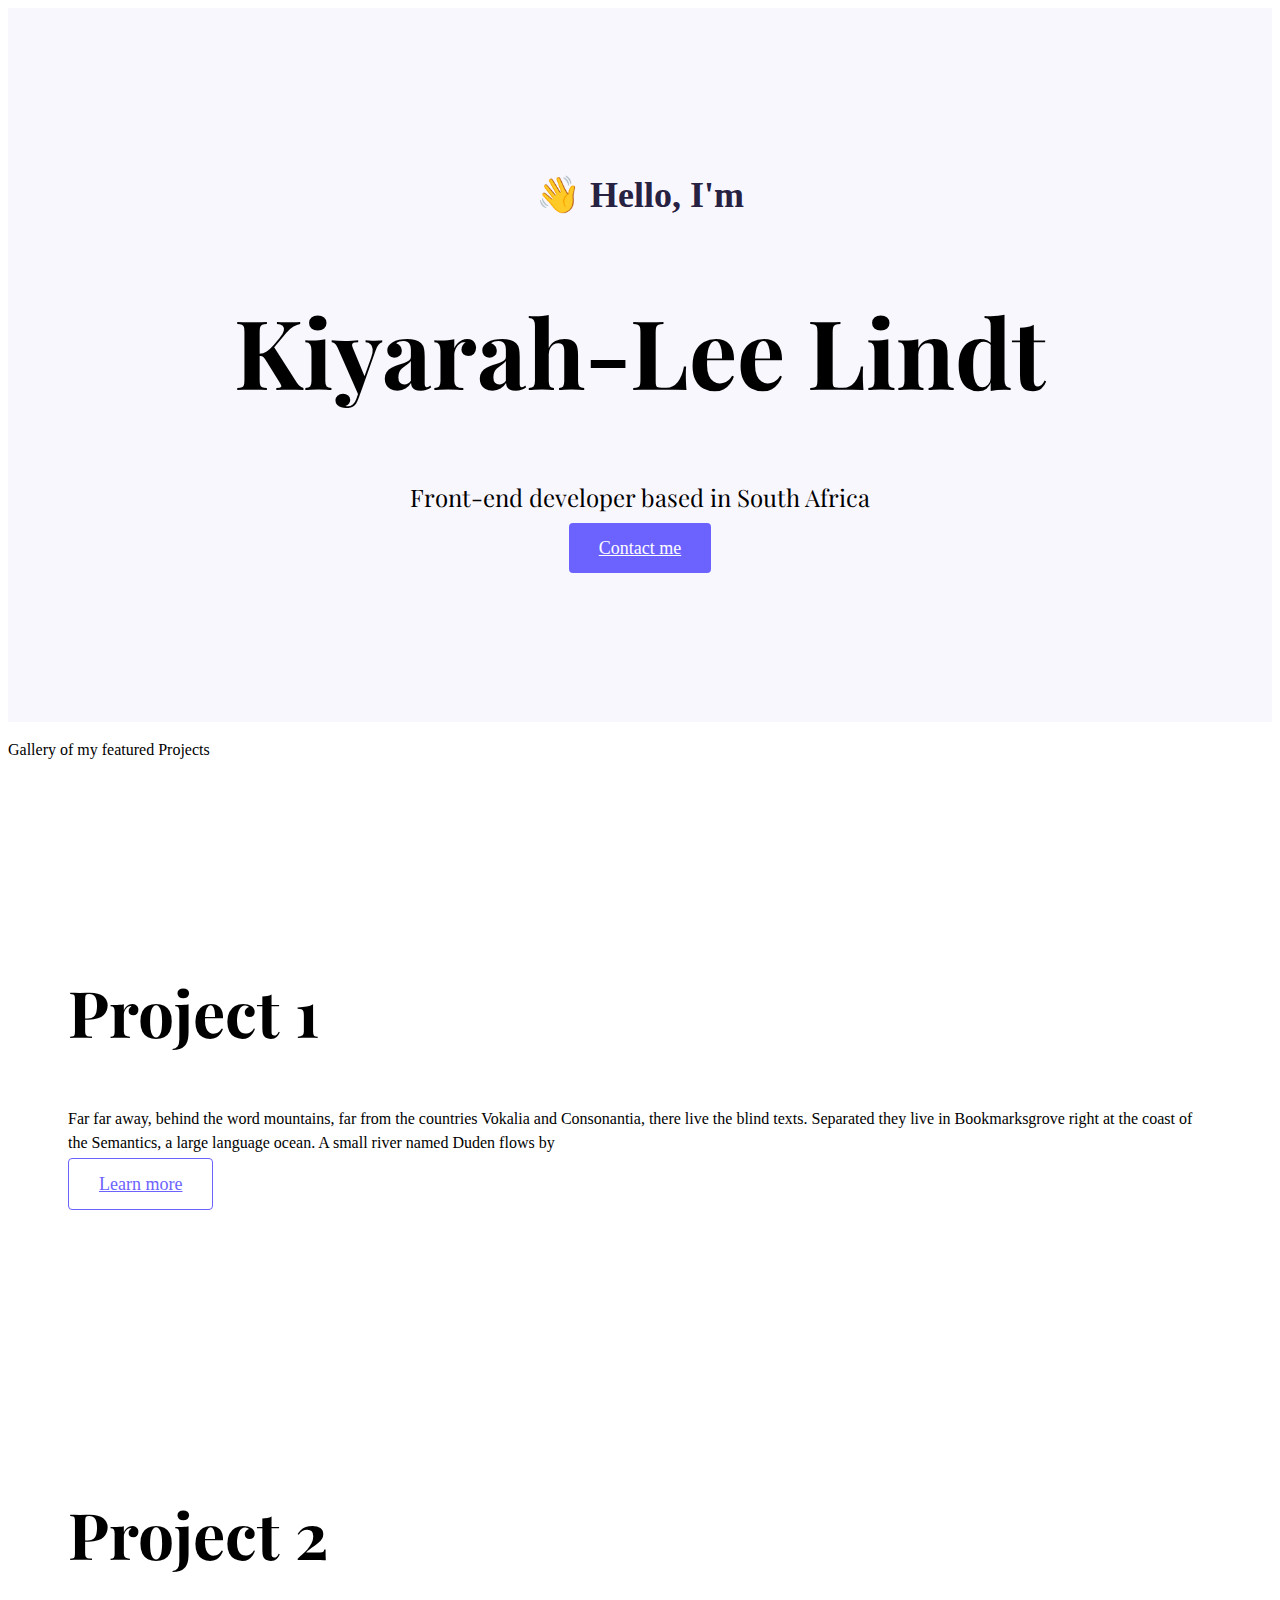
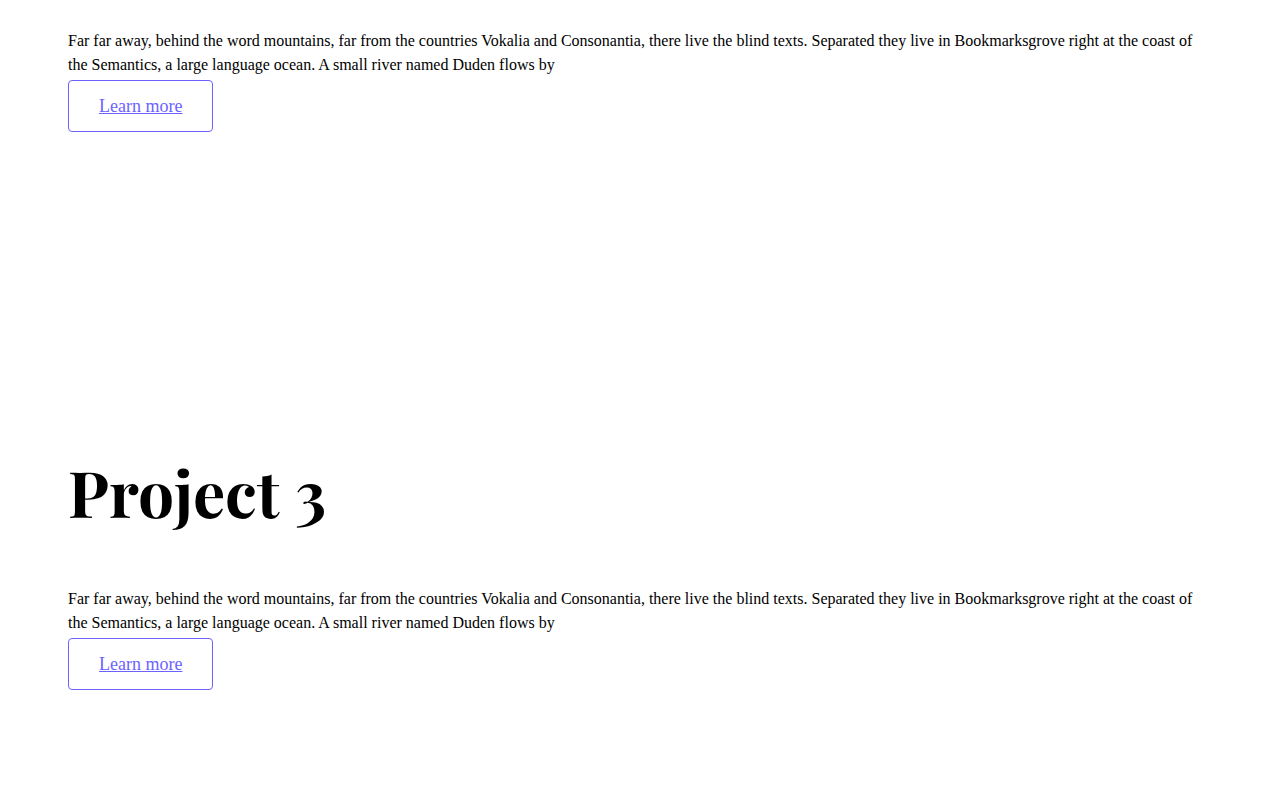
==== index.html @ a9a9177d "Added homepage content design" ====
<!DOCTYPE html>
<html lang="en">
  <head>
    <meta charset="UTF-8" />
    <meta http-equiv="X-UA-Compatible" content="IE=edge" />
    <meta name="viewport" content="width=device-width, initial-scale=1.0" />
    <title>Document</title>

    <link rel="stylesheet" href="style.css" />
    <link
      href="https://fonts.googleapis.com/css2?family=Playfair+Display:wght@700&amp;family=Poppins:wght@500;700&amp;display=swap"
      rel="stylesheet"
    />
    <link rel="preconnect" href="https://fonts.gstatic.com" />
    <link
      href="https://cdn.jsdelivr.net/npm/bootstrap@5.0.0-beta2/dist/css/bootstrap.min.css"
      rel="stylesheet"
      integrity="sha384-BmbxuPwQa2lc/FVzBcNJ7UAyJxM6wuqIj61tLrc4wSX0szH/Ev+nYRRuWlolflfl"
      crossorigin="anonymous"
    />
    <script
      src="https://kit.fontawesome.com/ddc3ee268a.js"
      crossorigin="anonymous"
    ></script>
    <script
      src="https://cdn.jsdelivr.net/npm/bootstrap@5.0.0-beta2/dist/js/bootstrap.bundle.min.js"
      integrity="sha384-b5kHyXgcpbZJO/tY9Ul7kGkf1S0CWuKcCD38l8YkeH8z8QjE0GmW1gYU5S9FOnJ0"
      crossorigin="anonymous"
    ></script>
  </head>
  <body>
    <div class="hero">
      <p>👋 Hello, I'm</p>
      <h1>Kiyarah-Lee Lindt</h1>
      <h2 class="mb-5">Front-end developer based in South Africa</h2>
      <div>
        <a href="#" class="btn btn-branding">Contact me</a>
      </div>
    </div>

    <p class="text-center m-5">Gallery of my featured Projects</p>

    <div class="container">
      <div class="row mb-5">
        <div class="col d-none d-lg-block">
          <img src="#" class="img-fluid" alt="" />
        </div>
        <div class="col">
          <div class="project-desciption">
            <h2 class="mb-5">Project 1</h2>
            <p class="mb-5 text-muted">
              Far far away, behind the word mountains, far from the countries
              Vokalia and Consonantia, there live the blind texts. Separated
              they live in Bookmarksgrove right at the coast of the Semantics, a
              large language ocean. A small river named Duden flows by
            </p>
            <a href="" class="btn btn-branding-outline"> Learn more </a>
          </div>
        </div>
      </div>
      <div class="row mb-5">
        <div class="col">
          <div class="project-desciption">
            <h2 class="mb-5">Project 2</h2>
            <p class="mb-5 text-muted">
              Far far away, behind the word mountains, far from the countries
              Vokalia and Consonantia, there live the blind texts. Separated
              they live in Bookmarksgrove right at the coast of the Semantics, a
              large language ocean. A small river named Duden flows by
            </p>
            <a href="" class="btn btn-branding-outline"> Learn more </a>
          </div>
        </div>
        <div class="col d-none d-lg-block">
          <img src="#" class="img-fluid" alt="" />
        </div>
      </div>
      <div class="row">
        <div class="col d-none d-lg-block">
          <img src="#" class="img-fluid" alt="" />
        </div>
        <div class="col">
          <div class="project-desciption">
            <h2 class="mb-5">Project 3</h2>
            <p class="mb-5 text-muted">
              Far far away, behind the word mountains, far from the countries
              Vokalia and Consonantia, there live the blind texts. Separated
              they live in Bookmarksgrove right at the coast of the Semantics, a
              large language ocean. A small river named Duden flows by
            </p>
            <a href="" class="btn btn-branding-outline"> Learn more </a>
          </div>
        </div>
      </div>
    </div>
  </body>
</html>
---- style.css ----
:root {
  --branding-color: #6c63ff;
  --secondary-color: #f9f7fe;
  --heading-font-family: "Playfair Display", serif;
  --default-font-family: "Poppins", sans-serif;
}

h1,
h2,
h3,
h4,
h5,
h6 {
  color: black;
  font-family: var(--heading-font-family);
  font-weight: bold;
}
.hero {
  background: var(--secondary-color);
  text-align: center;
  padding: 160px 20px;
}
.hero p {
  font-size: 36px;
  font-weight: bold;
  margin: 0;
  color: #272142;
}
h1 {
  font-size: 96px;
}
h2 {
  font-size: 64px;
}
.hero h2 {
  font-family: var(--heading-font-family);
  font-weight: normal;
  line-height: 1.5;
  font-size: 24px;
}
a.btn-branding {
  background: var(--branding-color);
  border-radius: 4px;
  color: white;
  font-size: 18px;
  line-height: 27px;
  padding: 15px 30px;
}

p {
  font-weight: normal;
  font-size: 16px;
  line-height: 1.5;
}
a.btn-branding-outline {
  color: var(--branding-color);
  border: 1px solid var(--branding-color);
  border-radius: 4px;

  font-size: 18px;
  line-height: 27px;
  padding: 15px 30px;
}

.project-desciption {
  padding: 120px 60px;
}
@media (max-width: 900px) {
  h1 {
    font-size: 45px;
    line-height: 2;
  }
  h1 {
    font-size: 44px;
  }
  .project-desciption {
    padding: 0;
    text-align: center;
  }

  .hero {
    padding: 80px 20px;
  }
}
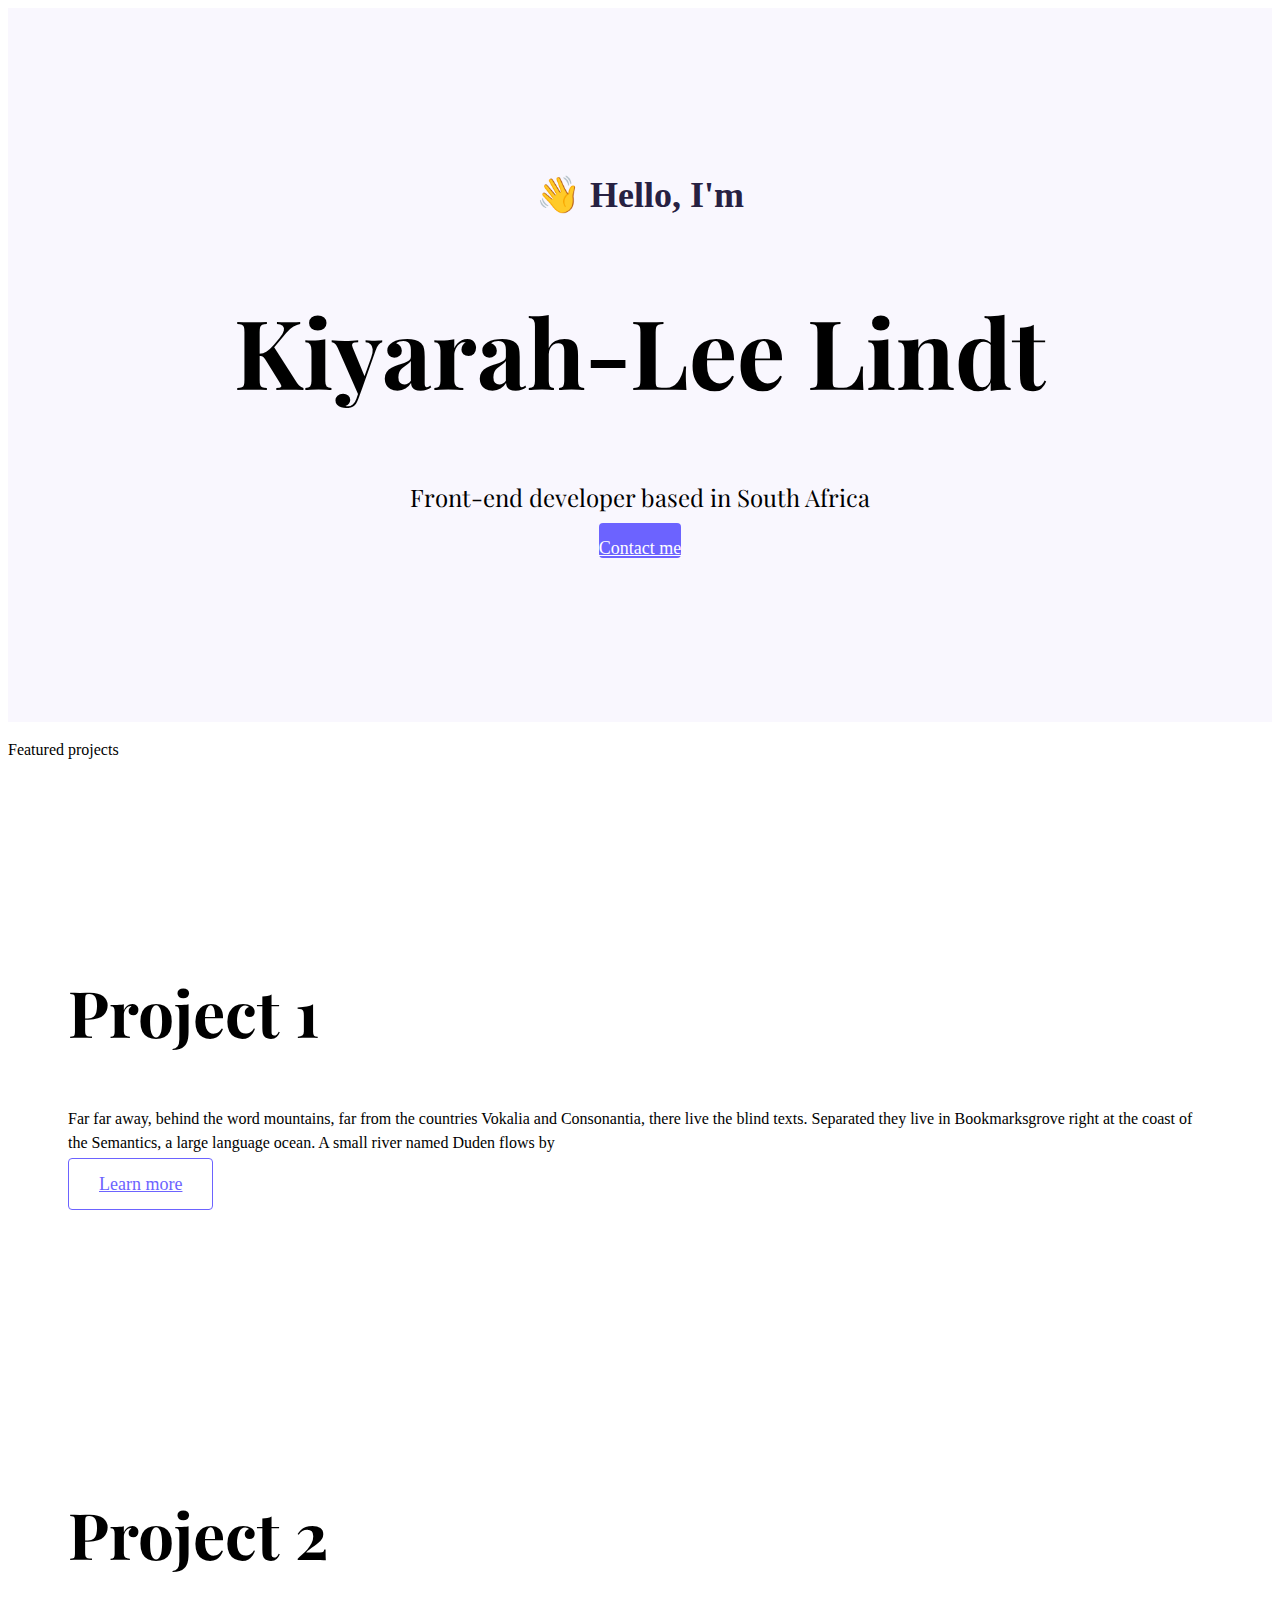
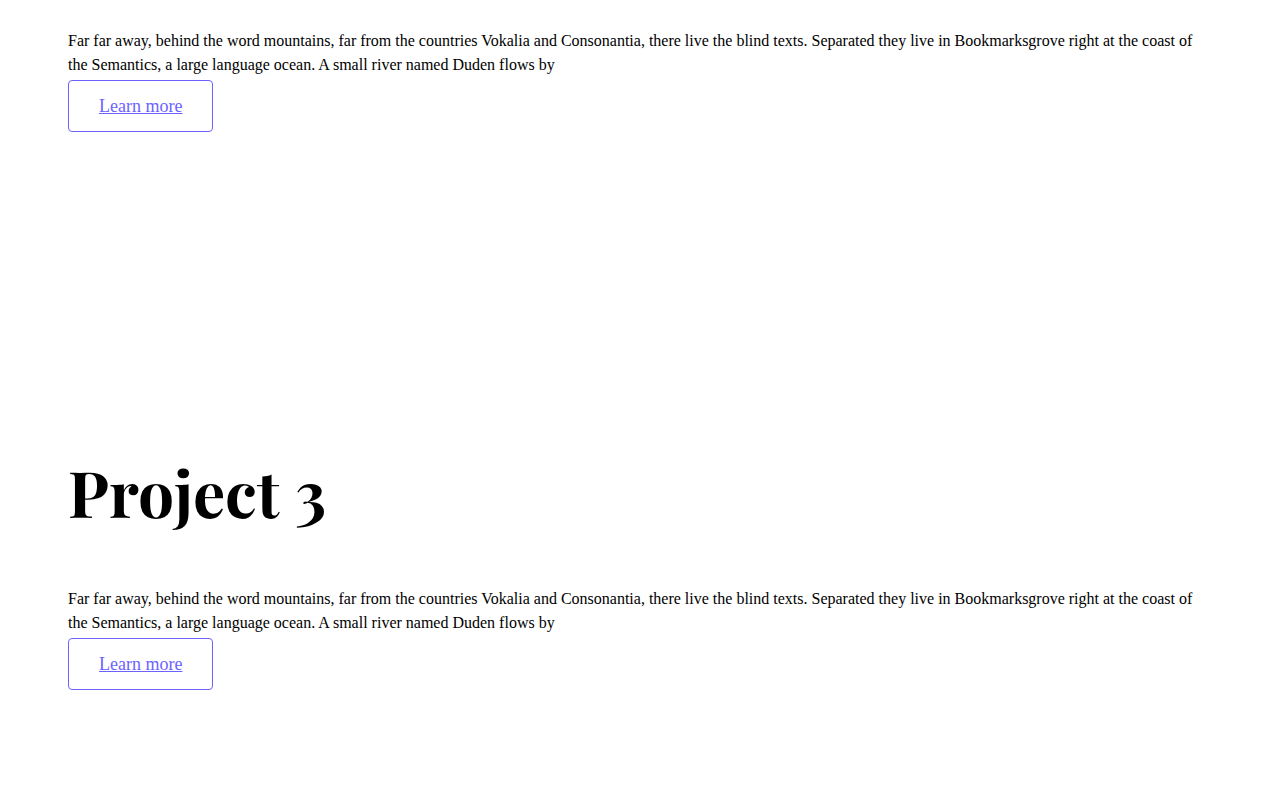
==== commit ec617a35: "Portfolio project" ====
--- a/index.html
+++ b/index.html
@@ -38,7 +38,7 @@
       </div>
     </div>
 
-    <p class="text-center m-5">Gallery of my featured Projects</p>
+    <p class="text-center m-5">Featured projects</p>
 
     <div class="container">
       <div class="row mb-5">
--- a/style.css
+++ b/style.css
@@ -38,13 +38,36 @@
   line-height: 1.5;
   font-size: 24px;
 }
+.about-section {
+  text-align: center;
+}
+
+.about-section h1 {
+  font: 64px;
+  line-height: 70px;
+}
+
+.about-section p {
+  font-size: 36px;
+  font-weight: bold;
+  margin: 0;
+  color: #272142;
+}
+.about-section-content {
+  padding-top: 80px;
+}
+
+.female-coder {
+  padding-top: 80px;
+  width: 350px;
+}
 a.btn-branding {
   background: var(--branding-color);
   border-radius: 4px;
   color: white;
   font-size: 18px;
   line-height: 27px;
-  padding: 15px 30px;
+  padding-top: 15px;
 }
 
 p {
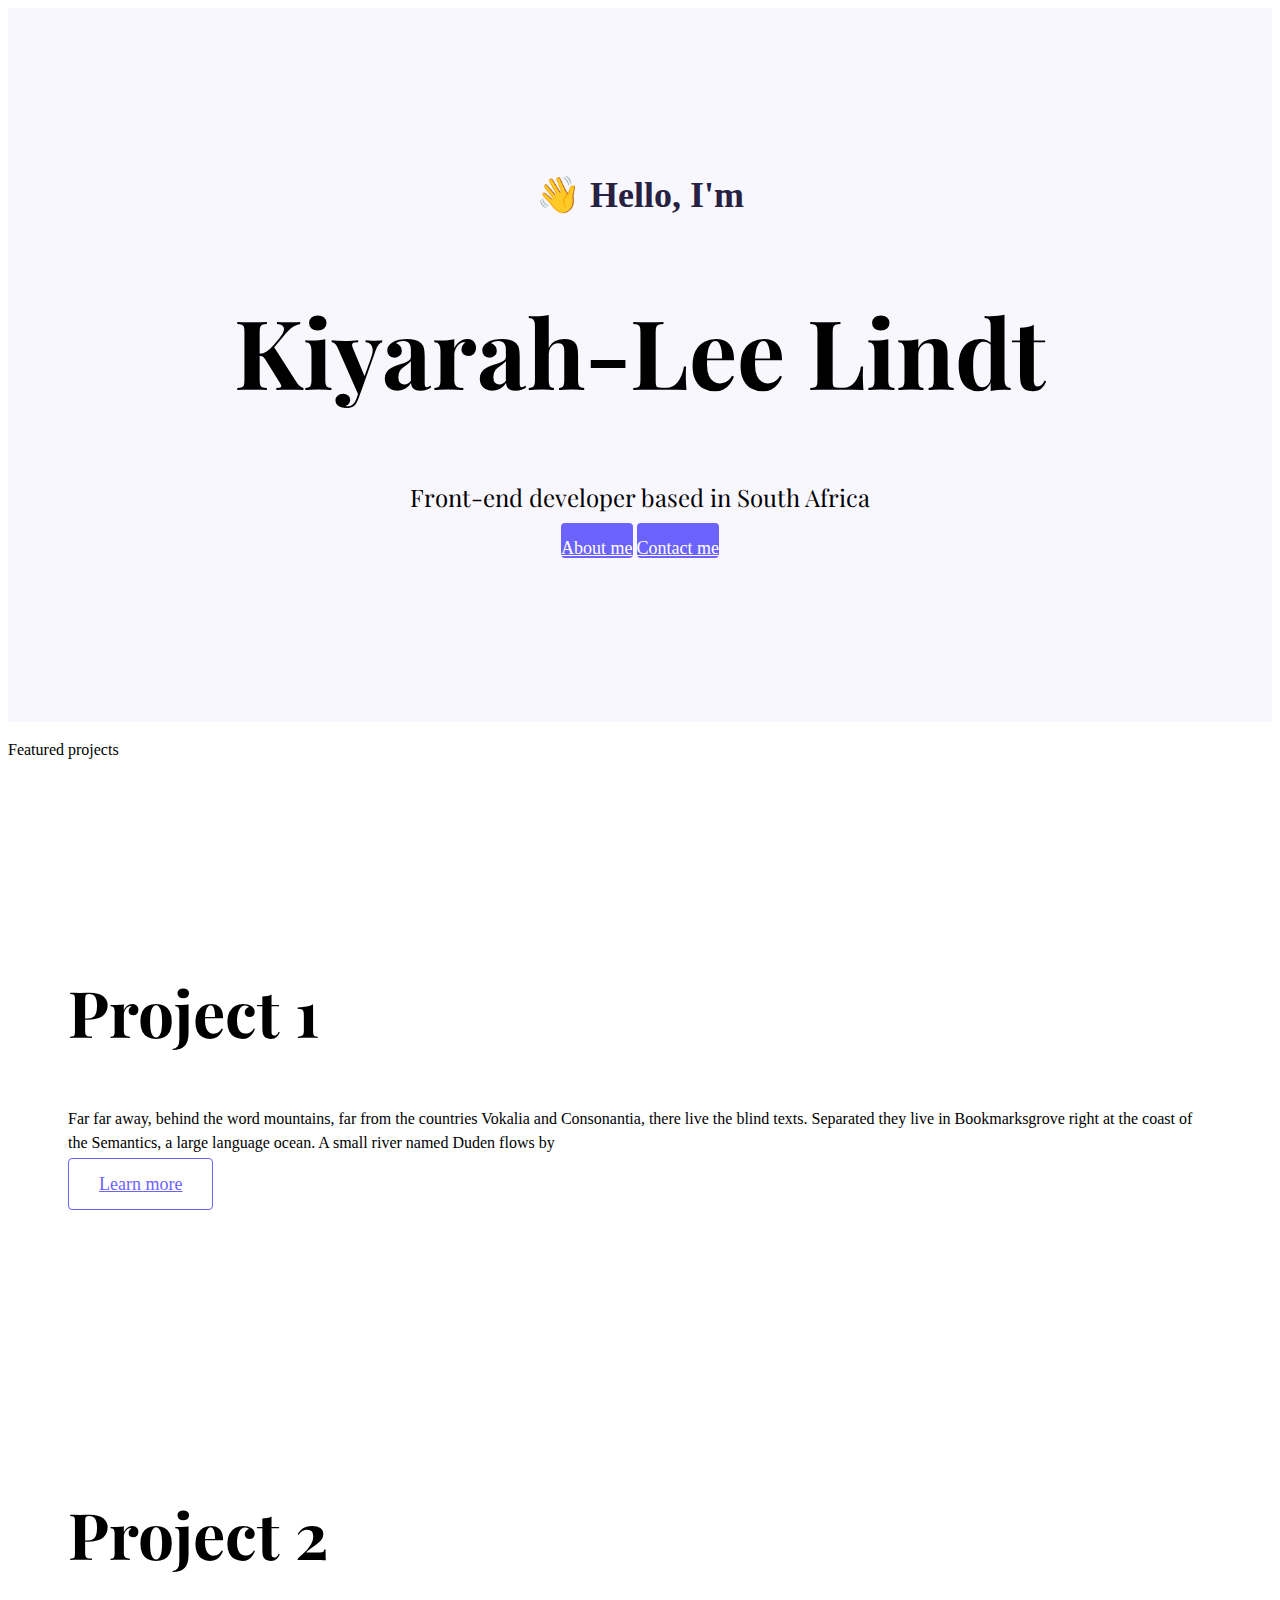
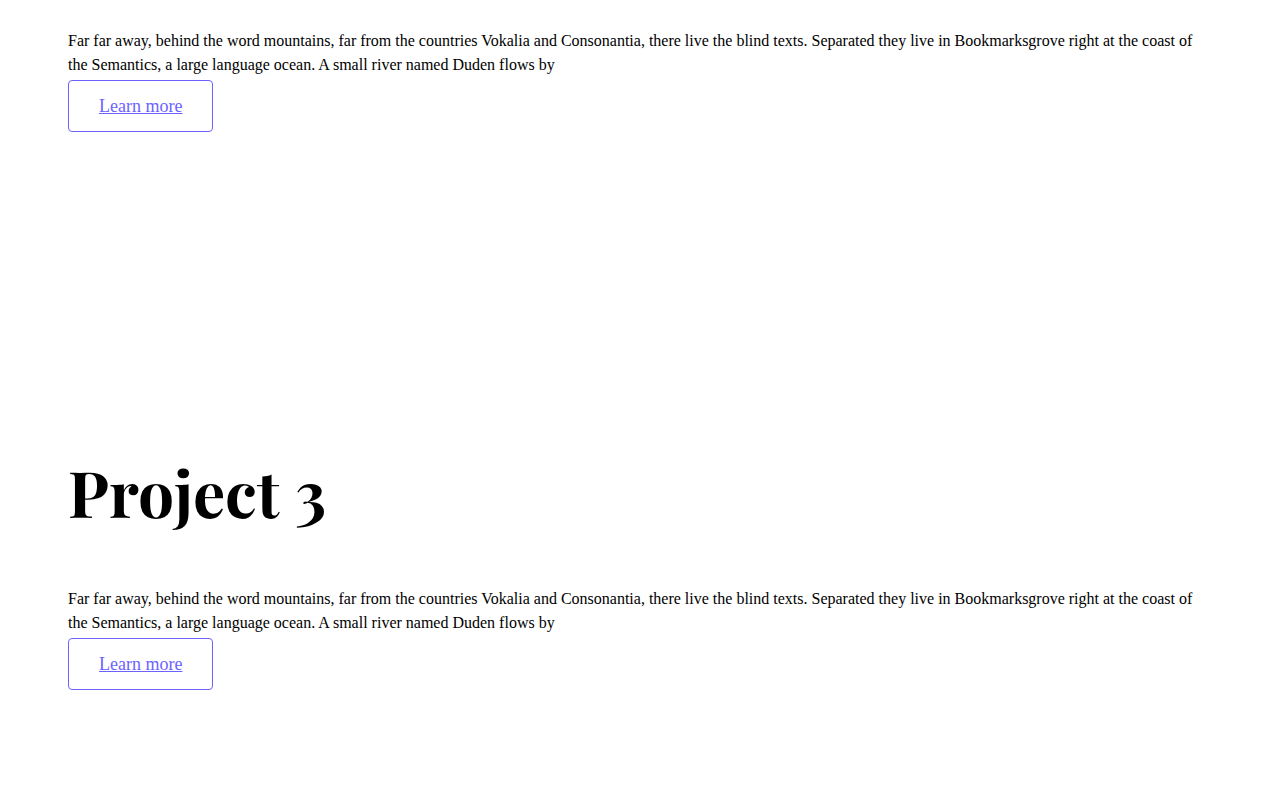
==== commit b408c33c: "update index.html" ====
--- a/index.html
+++ b/index.html
@@ -33,9 +33,10 @@
       <p>👋 Hello, I'm</p>
       <h1>Kiyarah-Lee Lindt</h1>
       <h2 class="mb-5">Front-end developer based in South Africa</h2>
-      <div>
-        <a href="#" class="btn btn-branding">Contact me</a>
-      </div>
+
+      <a href="about.html" class="btn btn-branding">About me</a>
+
+      <a href="#" class="btn btn-branding">Contact me</a>
     </div>
 
     <p class="text-center m-5">Featured projects</p>
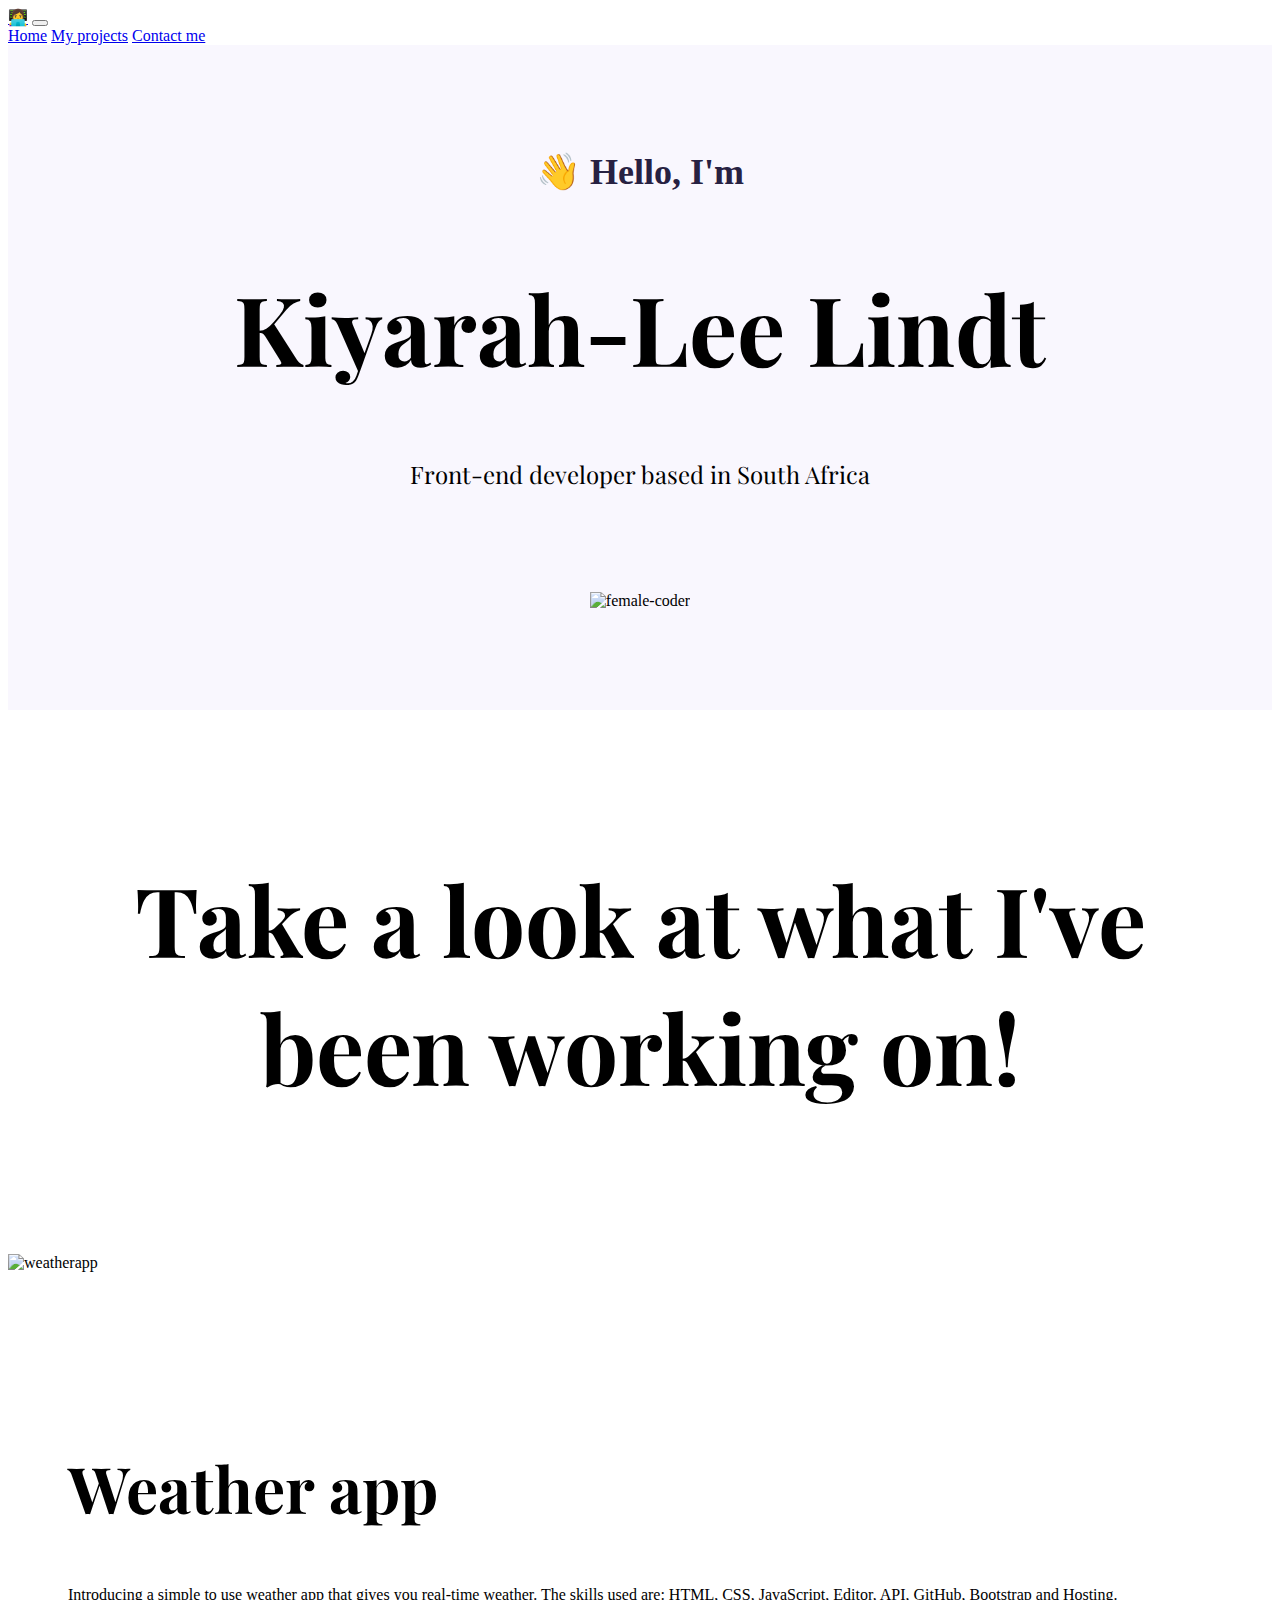
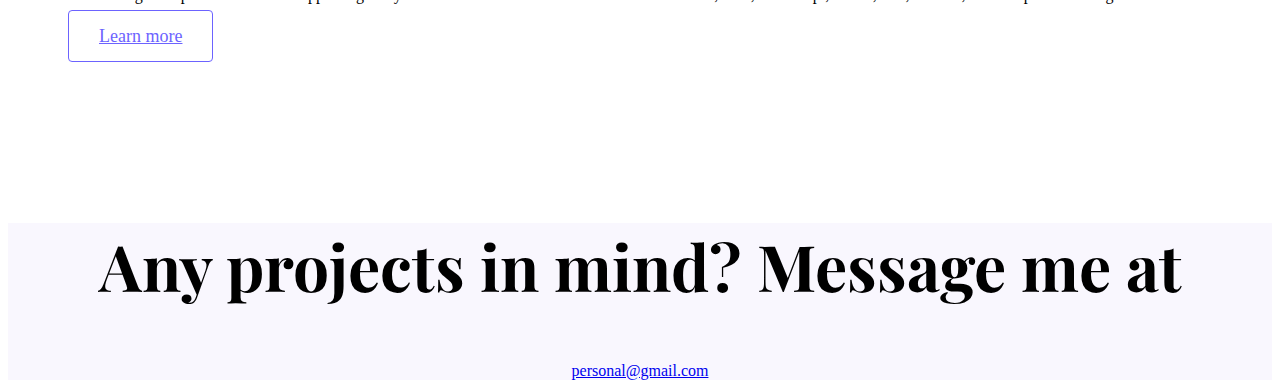
==== commit 2edc3d93: "Updated html" ====
--- a/index.html
+++ b/index.html
@@ -4,7 +4,9 @@
     <meta charset="UTF-8" />
     <meta http-equiv="X-UA-Compatible" content="IE=edge" />
     <meta name="viewport" content="width=device-width, initial-scale=1.0" />
-    <title>Document</title>
+   
+    <title>Kiyarah Lindt</title>
+    <meta name="description" content="Kiyarah Lindt - Front-End Developer" />
 
     <link rel="stylesheet" href="style.css" />
     <link
@@ -29,70 +31,73 @@
     ></script>
   </head>
   <body>
+
+<nav class="navbar navbar-expand-lg navbar-light bg-light" fixed-top>
+      <div class="container-fluid">
+        <a class="navbar-brand" href="index.html" title="" >👩‍💻</a>
+        <button
+          class="navbar-toggler"
+          type="button"
+          data-bs-toggle="collapse"
+          data-bs-target="#navbarNavAltMarkup"
+          aria-controls="navbarNavAltMarkup"
+          aria-expanded="false"
+          aria-label="Toggle navigation"
+        >
+          <span class="navbar-toggler-icon"></span>
+        </button>
+        <div class="collapse navbar-collapse" id="navbarNavAltMarkup">
+          <div class="navbar-nav">
+            <a class="nav-link active" aria-current="page" href="index.html" >Home</a>
+            <a class="nav-link" href="index.html#projects">My projects</a>
+            <a class="nav-link" href="index.html#contact">Contact me</a>
+           
+        </div>
+      </div>
+    </nav>
+
     <div class="hero">
+      <div class="row">
+      <div class="col-md-7">
       <p>👋 Hello, I'm</p>
       <h1>Kiyarah-Lee Lindt</h1>
       <h2 class="mb-5">Front-end developer based in South Africa</h2>
 
-      <a href="about.html" class="btn btn-branding">About me</a>
-
-      <a href="#" class="btn btn-branding">Contact me</a>
+     
+  
     </div>
-
-    <p class="text-center m-5">Featured projects</p>
-
+    <div class="col-md-2">
+          <img
+            src="https://dhblog.dream.press/blog/wp-content/uploads/2020/07/CTA-girl-with-laptop.png"
+            alt="female-coder" class= "female-coder"
+          />
+        </div>
+        </div>
+          </div>
+<div id="projects">
+          <h1 class="content">Take a look at what I've been working on!</h1>
     <div class="container">
       <div class="row mb-5">
-        <div class="col d-none d-lg-block">
-          <img src="#" class="img-fluid" alt="" />
+        <div class="col-6 d-none d-lg-block">
+         <img src="images/weatherapp.JPG" alt="weatherapp" >
         </div>
-        <div class="col">
+        <div class="col-6">
           <div class="project-desciption">
-            <h2 class="mb-5">Project 1</h2>
+            <h2 class="mb-5">Weather app</h2>
             <p class="mb-5 text-muted">
-              Far far away, behind the word mountains, far from the countries
-              Vokalia and Consonantia, there live the blind texts. Separated
-              they live in Bookmarksgrove right at the coast of the Semantics, a
-              large language ocean. A small river named Duden flows by
+              Introducing a simple to use weather app that gives you real-time weather. The skills used are: HTML, CSS, JavaScript, Editor, API, GitHub, Bootstrap and Hosting.
             </p>
-            <a href="" class="btn btn-branding-outline"> Learn more </a>
+            <a href="https://wonderful-colden-ec7736.netlify.app/" class="btn btn-branding-outline"> Learn more </a>
           </div>
         </div>
       </div>
-      <div class="row mb-5">
-        <div class="col">
-          <div class="project-desciption">
-            <h2 class="mb-5">Project 2</h2>
-            <p class="mb-5 text-muted">
-              Far far away, behind the word mountains, far from the countries
-              Vokalia and Consonantia, there live the blind texts. Separated
-              they live in Bookmarksgrove right at the coast of the Semantics, a
-              large language ocean. A small river named Duden flows by
-            </p>
-            <a href="" class="btn btn-branding-outline"> Learn more </a>
-          </div>
-        </div>
-        <div class="col d-none d-lg-block">
-          <img src="#" class="img-fluid" alt="" />
-        </div>
-      </div>
-      <div class="row">
-        <div class="col d-none d-lg-block">
-          <img src="#" class="img-fluid" alt="" />
-        </div>
-        <div class="col">
-          <div class="project-desciption">
-            <h2 class="mb-5">Project 3</h2>
-            <p class="mb-5 text-muted">
-              Far far away, behind the word mountains, far from the countries
-              Vokalia and Consonantia, there live the blind texts. Separated
-              they live in Bookmarksgrove right at the coast of the Semantics, a
-              large language ocean. A small river named Duden flows by
-            </p>
-            <a href="" class="btn btn-branding-outline"> Learn more </a>
-          </div>
-        </div>
-      </div>
+   </div>
+    <div id="contact">
+      <h2 class="pt-4">Any projects in mind? Message me at</h2>
+
+      <a href="mailto:personal@gmail.com" class="email-link">
+        personal@gmail.com
+      </a>
     </div>
   </body>
 </html>
--- a/style.css
+++ b/style.css
@@ -18,7 +18,7 @@
 .hero {
   background: var(--secondary-color);
   text-align: center;
-  padding: 160px 20px;
+  padding: 100px 10px;
 }
 .hero p {
   font-size: 36px;
@@ -38,23 +38,9 @@
   line-height: 1.5;
   font-size: 24px;
 }
-.about-section {
+.content {
+  padding: 80px 20px;
   text-align: center;
-}
-
-.about-section h1 {
-  font: 64px;
-  line-height: 70px;
-}
-
-.about-section p {
-  font-size: 36px;
-  font-weight: bold;
-  margin: 0;
-  color: #272142;
-}
-.about-section-content {
-  padding-top: 80px;
 }
 
 .female-coder {
@@ -105,3 +91,7 @@
     padding: 80px 20px;
   }
 }
+#contact {
+  background: var(--secondary-color);
+  text-align: center;
+}
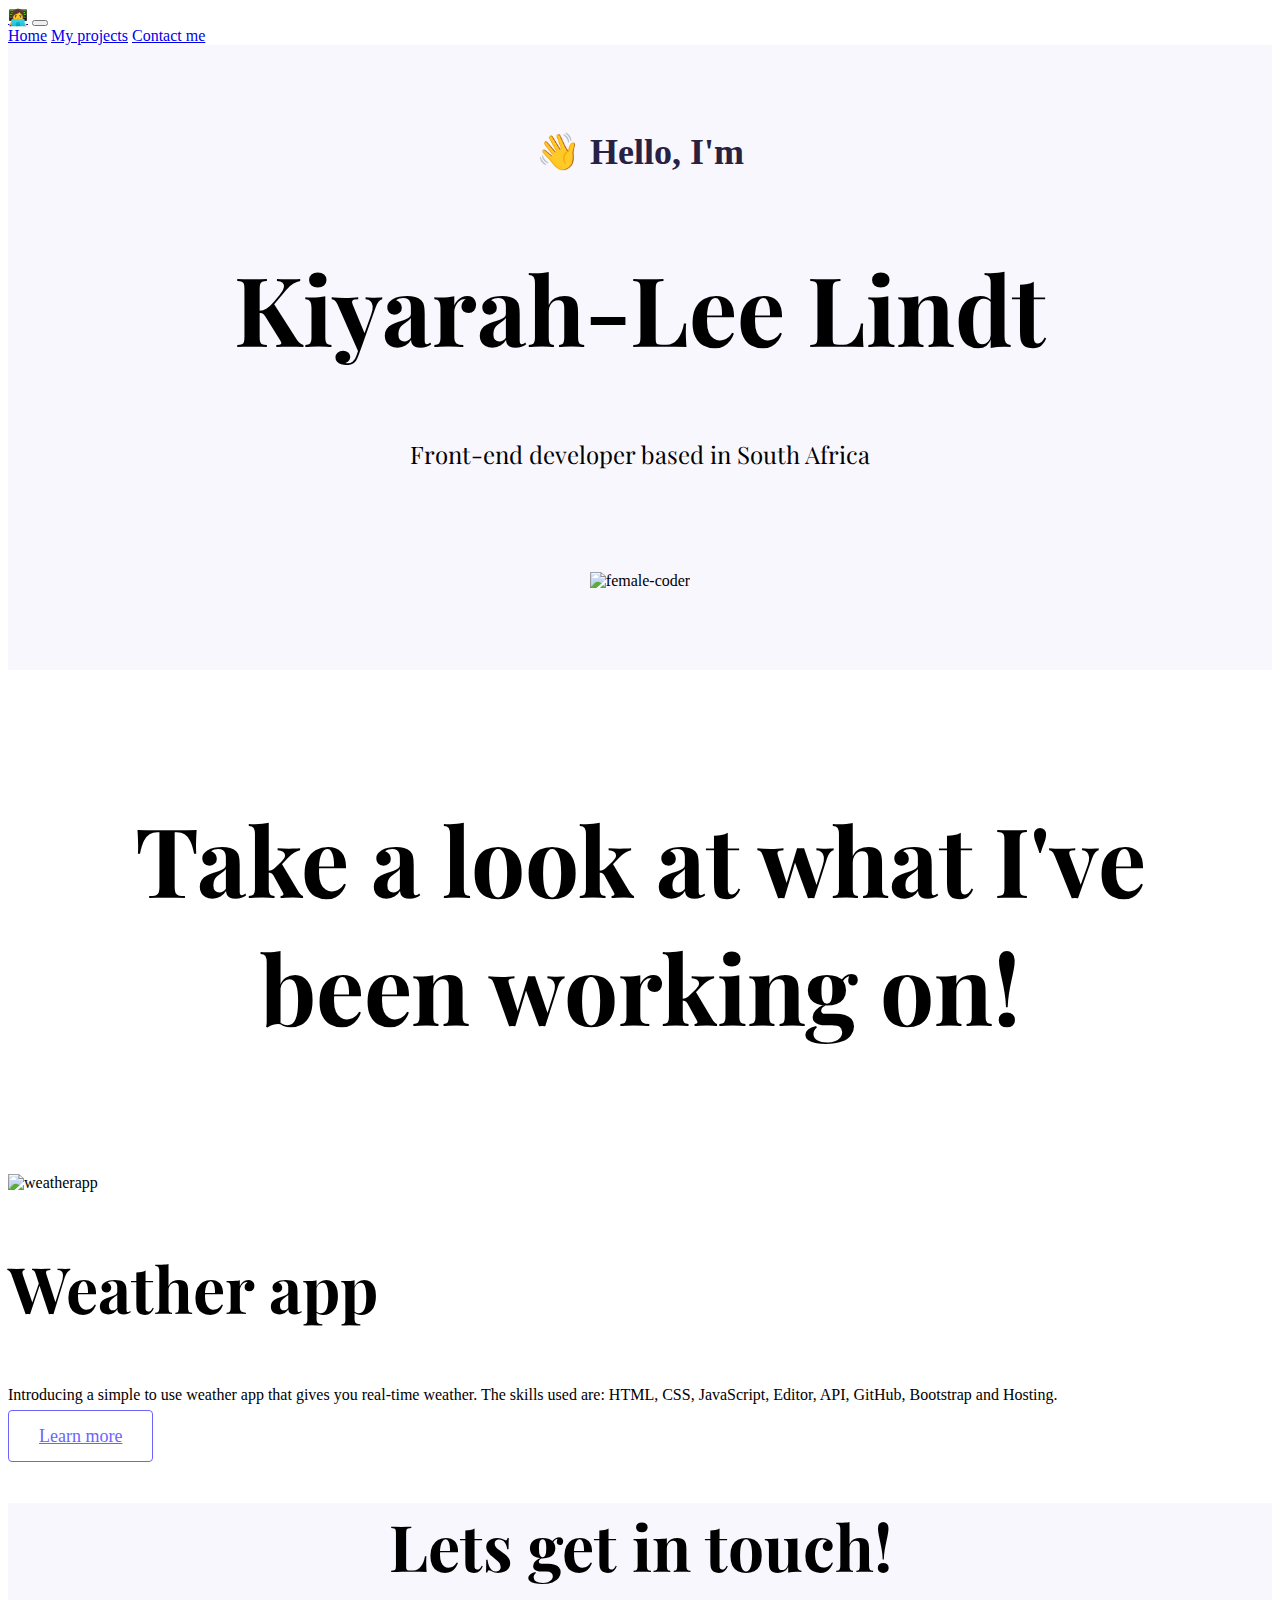
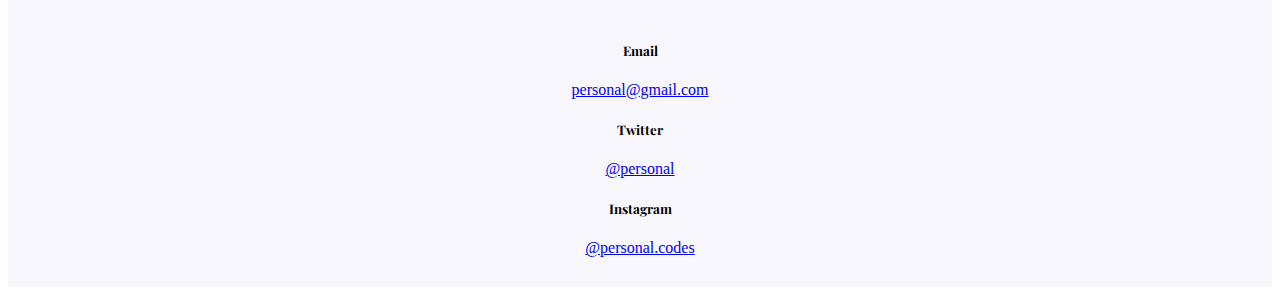
==== commit 1c879e1b: "Updated index.html" ====
--- a/index.html
+++ b/index.html
@@ -48,7 +48,7 @@
         </button>
         <div class="collapse navbar-collapse" id="navbarNavAltMarkup">
           <div class="navbar-nav">
-            <a class="nav-link active" aria-current="page" href="index.html" >Home</a>
+            <a class="nav-link active" aria-current="page" href="index.html#home" >Home</a>
             <a class="nav-link" href="index.html#projects">My projects</a>
             <a class="nav-link" href="index.html#contact">Contact me</a>
            
@@ -59,7 +59,7 @@
     <div class="hero">
       <div class="row">
       <div class="col-md-7">
-      <p>👋 Hello, I'm</p>
+      <p id="home">👋 Hello, I'm</p>
       <h1>Kiyarah-Lee Lindt</h1>
       <h2 class="mb-5">Front-end developer based in South Africa</h2>
 
@@ -78,10 +78,10 @@
           <h1 class="content">Take a look at what I've been working on!</h1>
     <div class="container">
       <div class="row mb-5">
-        <div class="col-6 d-none d-lg-block">
+        <div class="col d-none d-lg-block">
          <img src="images/weatherapp.JPG" alt="weatherapp" >
         </div>
-        <div class="col-6">
+        <div class="col">
           <div class="project-desciption">
             <h2 class="mb-5">Weather app</h2>
             <p class="mb-5 text-muted">
@@ -93,11 +93,17 @@
       </div>
    </div>
     <div id="contact">
-      <h2 class="pt-4">Any projects in mind? Message me at</h2>
-
-      <a href="mailto:personal@gmail.com" class="email-link">
+      <h2 class="p-4">Lets get in touch!</h2>
+<h5>Email</h5>
+      <a href="mailto:personal@gmail.com" target="_blank" class="email-link">
         personal@gmail.com
       </a>
+      <h5>Twitter</h5>
+       <a href="https://www.twitter.com/personal" target="_blank" class="twitter-link">@personal</a>
+     
+   <h5>Instagram</h5>
+   <a href="https://www.instagram.com/personal" target="_blank" class="instagram-link">@personal.codes</a>
+
     </div>
   </body>
 </html>
--- a/style.css
+++ b/style.css
@@ -18,7 +18,7 @@
 .hero {
   background: var(--secondary-color);
   text-align: center;
-  padding: 100px 10px;
+  padding: 80px 20px;
 }
 .hero p {
   font-size: 36px;
@@ -39,7 +39,7 @@
   font-size: 24px;
 }
 .content {
-  padding: 80px 20px;
+  padding: 60px 20px;
   text-align: center;
 }
 
@@ -71,9 +71,6 @@
   padding: 15px 30px;
 }
 
-.project-desciption {
-  padding: 120px 60px;
-}
 @media (max-width: 900px) {
   h1 {
     font-size: 45px;
@@ -94,4 +91,5 @@
 #contact {
   background: var(--secondary-color);
   text-align: center;
+  padding-bottom: 30px;
 }
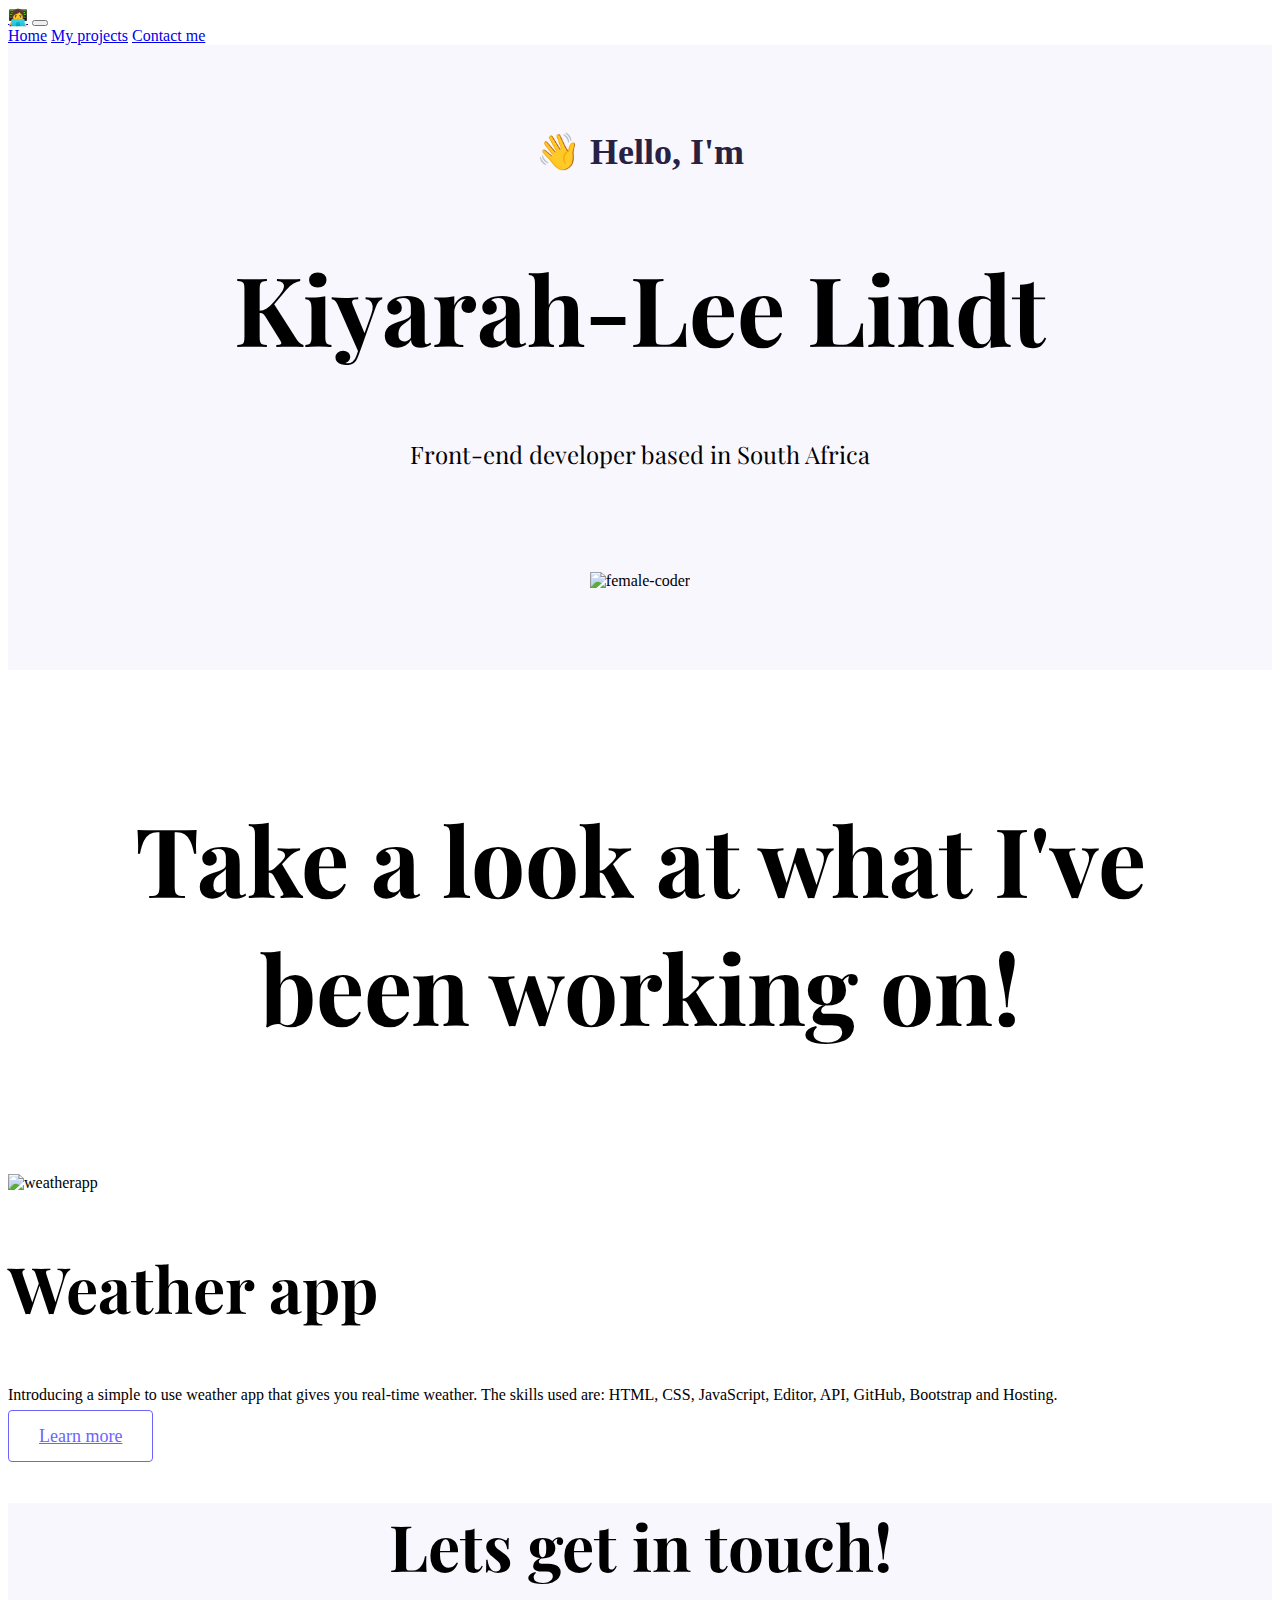
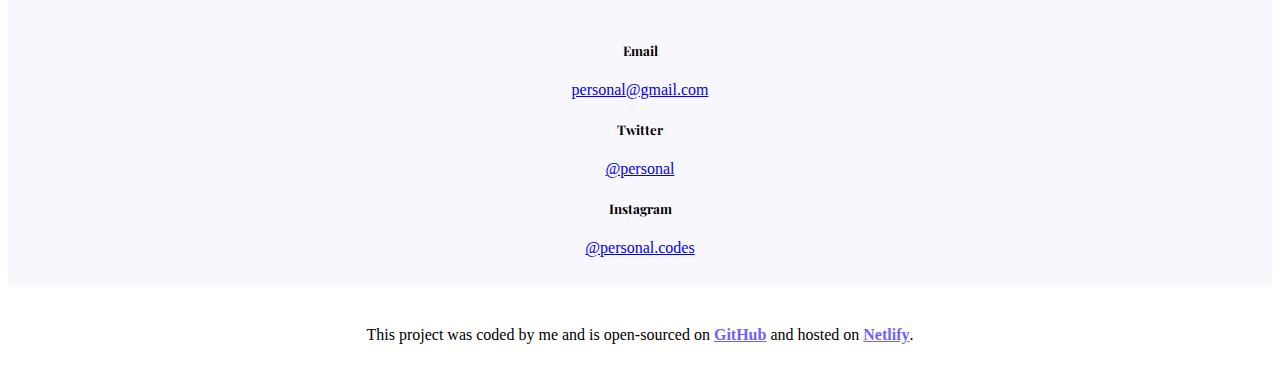
==== commit 284224cb: "updated index.html" ====
--- a/index.html
+++ b/index.html
@@ -87,16 +87,20 @@
             <p class="mb-5 text-muted">
               Introducing a simple to use weather app that gives you real-time weather. The skills used are: HTML, CSS, JavaScript, Editor, API, GitHub, Bootstrap and Hosting.
             </p>
-            <a href="https://wonderful-colden-ec7736.netlify.app/" class="btn btn-branding-outline"> Learn more </a>
+            <a href="https://wonderful-colden-ec7736.netlify.app/"  class="btn btn-branding-outline" target="_blank"> Learn more </a>
           </div>
         </div>
       </div>
    </div>
     <div id="contact">
       <h2 class="p-4">Lets get in touch!</h2>
-<h5>Email</h5>
-      <a href="mailto:personal@gmail.com" target="_blank" class="email-link">
-        personal@gmail.com
+
+    
+      
+
+      <h5>Email</h5>
+      
+        <a href="mailto:personal@gmail.com" target="_blank" class="email-link"> personal@gmail.com
       </a>
       <h5>Twitter</h5>
        <a href="https://www.twitter.com/personal" target="_blank" class="twitter-link">@personal</a>
@@ -105,5 +109,9 @@
    <a href="https://www.instagram.com/personal" target="_blank" class="instagram-link">@personal.codes</a>
 
     </div>
+    <footer>
+<p>
+    This project was coded by me and is open-sourced on <a href="https://github.com/Kiyarah-Lee/Website" target="_blank" class="github" >GitHub</a> and hosted on  <a href="https://nifty-hamilton-227048.netlify.app/" target="_blank" class="netlify" > Netlify</a>.</p>
+  </footer>
   </body>
 </html>
--- a/style.css
+++ b/style.css
@@ -93,3 +93,17 @@
   text-align: center;
   padding-bottom: 30px;
 }
+footer {
+  text-align: center;
+  padding: 20px 20px;
+}
+
+.github {
+  color: var(--branding-color);
+  font-weight: bold;
+}
+
+.netlify {
+  color: var(--branding-color);
+  font-weight: bold;
+}
